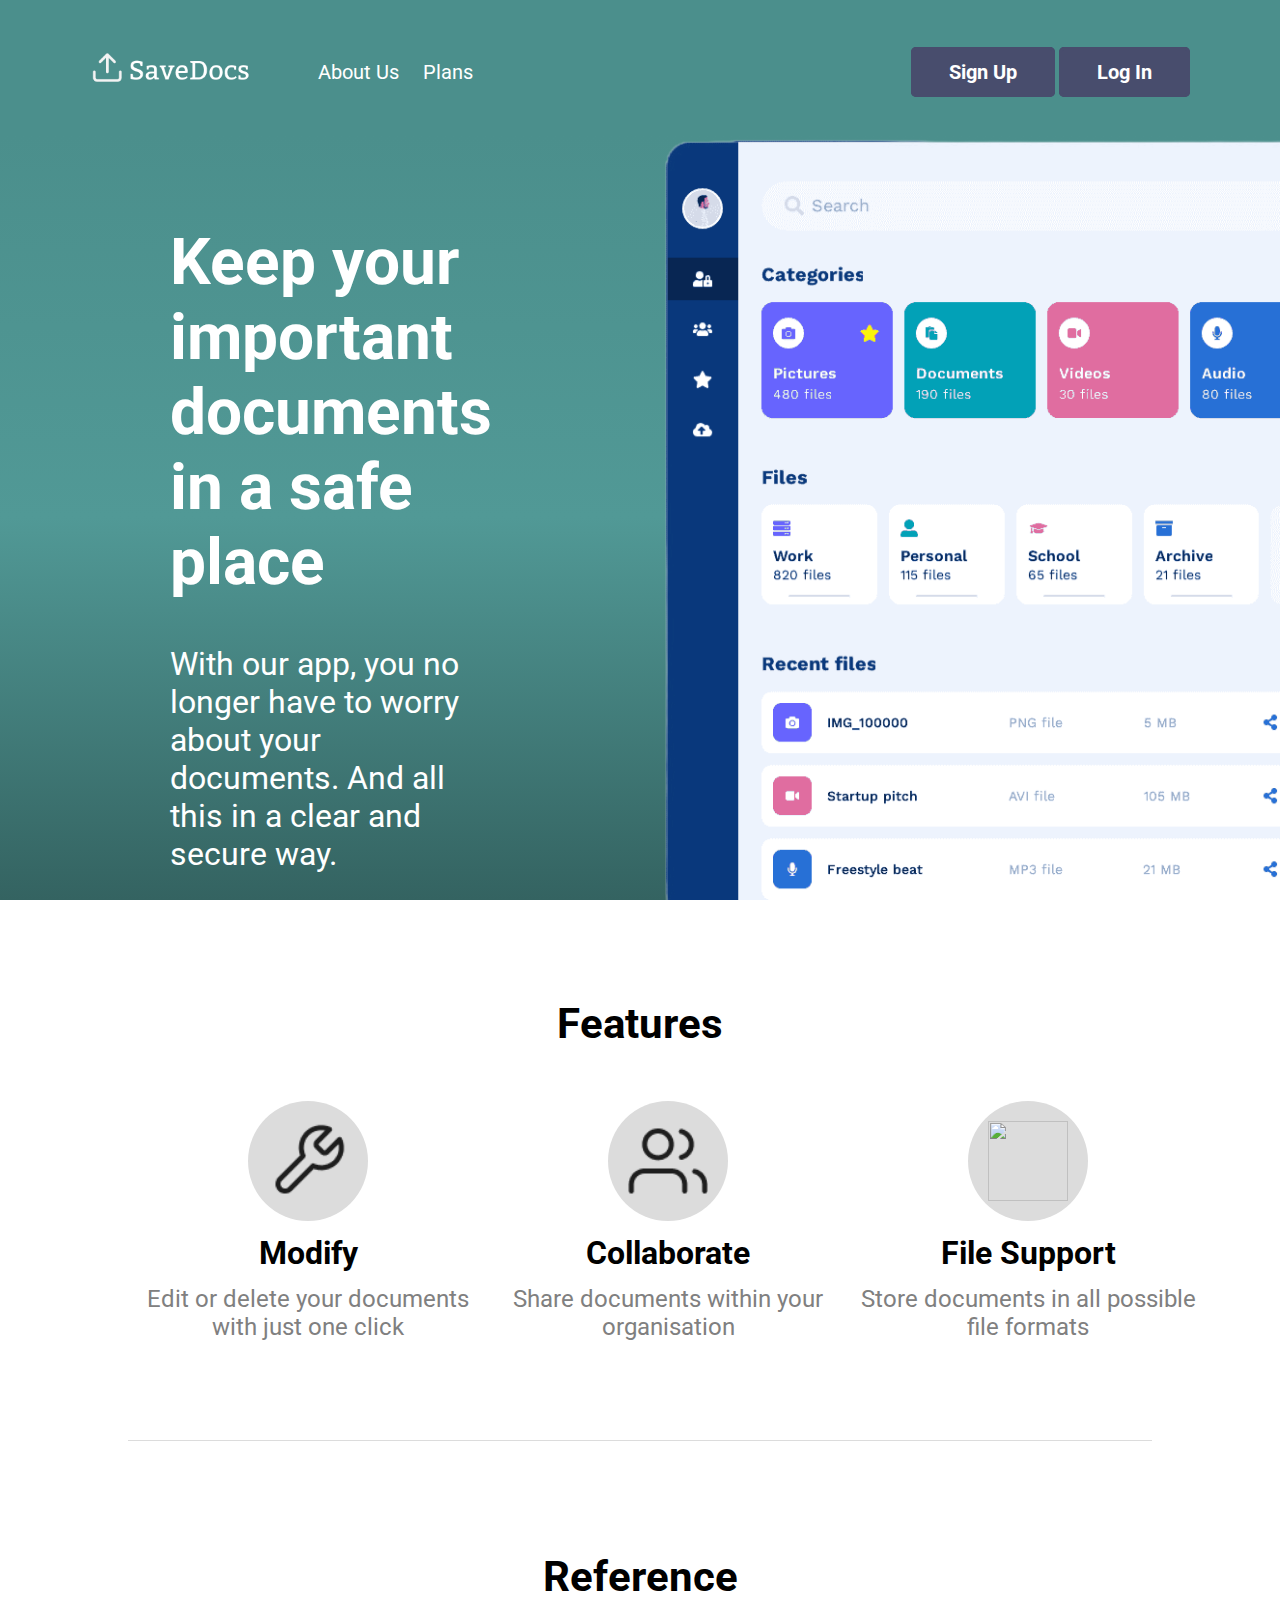
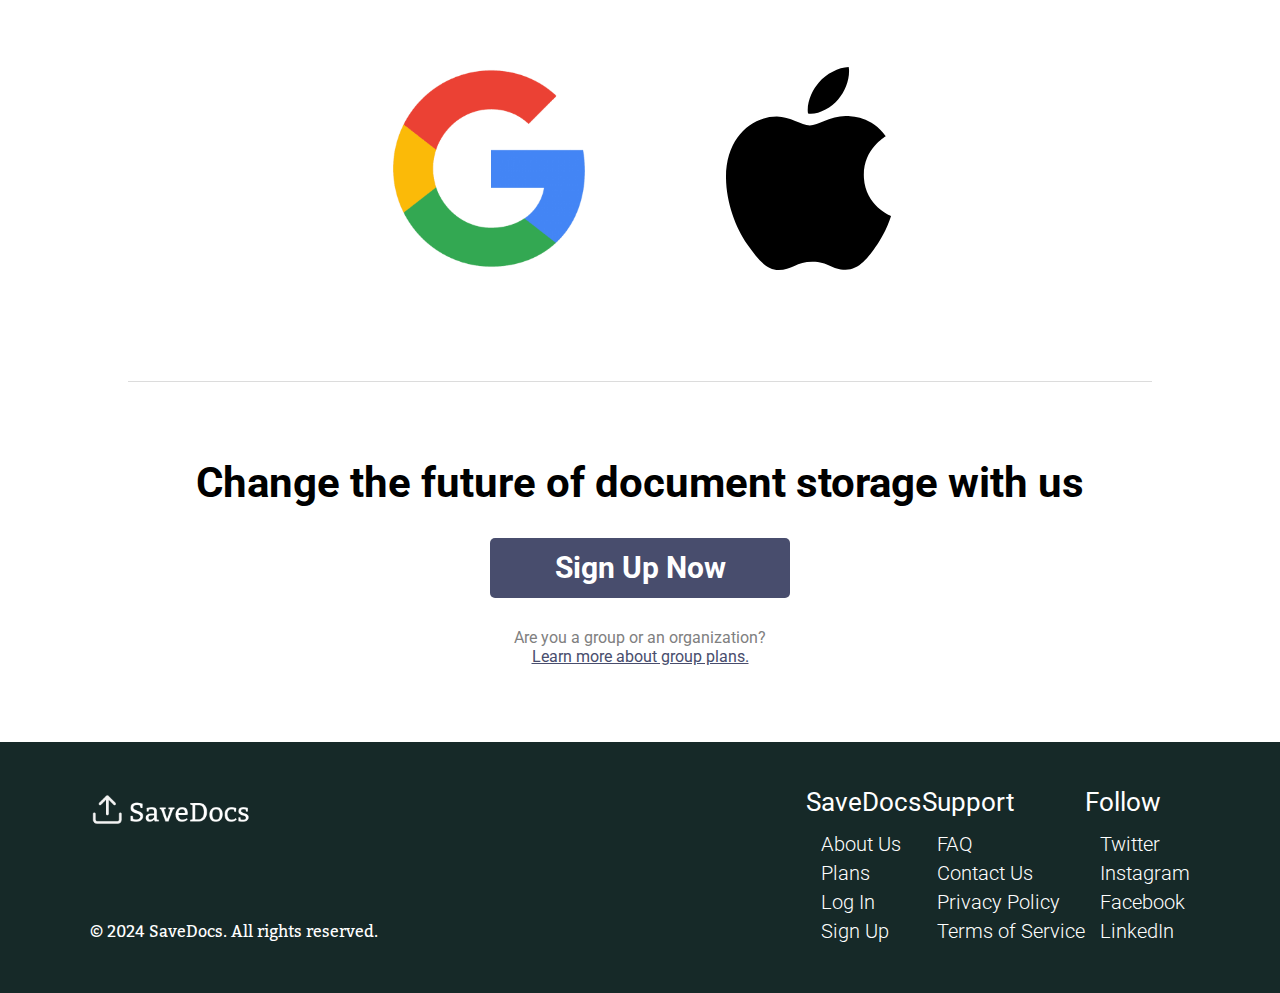
==== index.html @ f073b8a3 "[HTML, CSS] Home - Updated HTML, CSS + Added styles to <footer>" ====
<!DOCTYPE html>
<html lang="en">
<head>
    <meta charset="UTF-8">
    <meta http-equiv="X-UA-Compatible" content="IE=edge">
    <meta name="viewport" content="width=device-width, initial-scale=1.0">
    
    <title>SaveDocs</title>
    <link rel="icon" href="img/favicon-light.png" type="image/x-icon" media="(prefers-color-scheme: light)">
    <link rel="icon" href="img/favicon-dark.png" type="image/x-icon" media="(prefers-color-scheme: dark)">

    <link rel="preconnect" href="https://fonts.googleapis.com">
    <link rel="preconnect" href="https://fonts.gstatic.com" crossorigin>
    <link href="https://fonts.googleapis.com/css2?family=Kadwa&family=Roboto:ital,wght@0,100;0,300;0,400;0,500;0,700;0,900;1,100;1,300;1,400;1,500;1,700;1,900&display=swap" rel="stylesheet">

    <link rel="stylesheet" href="styles.css"/>
    
    <meta name="author" content="Petr Lukas">
    <meta name="application-name" content="SaveDocs">
    <meta name="description" content="SaveDocs is a platform for secure online document storage. With us you can be sure that your files are protected.">
    <meta name="keywords" content="SaveDocs, document storage, data security, online storage, file backup">
    
    <meta property="og:title" content="SaveDocs - Secure document storage">
    <meta property="og:description" content="SaveDocs is a platform for secure online document storage. With us you can be sure that your files are protected.">
    <meta property="og:image" content="https://www.savedocs.cz/images/share-image.jpg">
    <meta property="og:url" content="https://www.savedocs.cz">
    <meta property="og:type" content="website">
</head>
<body>
    <header>
        <div class="container">
            <div class="container-left">
                <a class="logo" href="index.html">
                    <img src="img/Logo.png"/>
                </a>
                <nav>
                    <a href="html/about.html">About Us</a>
                    <a href="html/plans.html">Plans</a>
                </nav>
            </div>
            <div class="bttns">
                <a class="btn">Sign Up</a>
                <a class="btn">Log In</a>
            </div>
        </div>
    </header>
    <main>
        <div>
            <h1>Keep your important documents in a safe place</h1>
            <p>With our app, you no longer have to worry about your documents. And all this in a clear and secure way.</p>
            <a class="btn">Sign Up Now</a>
        </div>
        <img src="img/app.png"/>
    </main>
    <section id="features">
        <h2>Features</h2>
        <div class="feat-container">
            <div>
                <div class="circle">
                    <img src="img/Tool.png"/>
                </div>
                <h3>Modify</h3>
                <p>Edit or delete your documents with just one click</p>
            </div>
            <div>
                <div class="circle">
                    <img src="img/Users.png"/>
                </div>
                <h3>Collaborate</h3>
                <p>Share documents within your organisation</p>
            </div>
            <div>
                <div class="circle">
                    <img src="img/File.png"/>
                </div>
                <h3>File Support</h3>
                <p>Store documents in all possible file formats</p>
            </div>
        </div>
    </section>
    <hr>
    <section id="reference">
        <h2>Reference</h2>
        <div>
            <img src="img/google_logo.png"/>
            <img id="apple" src="img/apple_logo.svg"/>
        </div>
    </section>
    <hr>
    <section id="last">
        <h2>Change the future of document storage with us</h2>
        <a class="btn">Sign Up Now</a>
        <p>Are you a group or an organization?<br>
            <a href="">Learn more about group plans.</a>
        </p>
    </section>
    <footer>
        <div class="container-left">
            <img src="img/Logo.png"/>
            <span>&copy; 2024 SaveDocs. All rights reserved.</span>
        </div>
        <div class="link-container">
            <div>
                <span>SaveDocs</span>
                <ul>
                    <li>
                        <a href="html/about.html">About Us</a>
                    </li>
                    <li>
                        <a href="html/plans.html">Plans</a>
                    </li>
                    <li>
                        <a href="html/login.html">Log In</a>
                    </li>
                    <li>
                        <a href="html/register.html">Sign Up</a>
                    </li>
                </ul>
            </div>
            <div>
                <span>Support</span>
                <ul>
                    <li>
                        <a href="">FAQ</a>
                    </li>
                    <li>
                        <a href="">Contact Us</a>
                    </li>
                    <li>
                        <a href="">Privacy Policy</a>
                    </li>
                    <li>
                        <a href="">Terms of Service</a>
                    </li>
                </ul>
            </div>
            <div>
                <span>Follow</span>
                <ul>
                    <li>
                        <a href="">Twitter</a>
                    </li>
                    <li>
                        <a href="">Instagram</a>
                    </li>
                    <li>
                        <a href="">Facebook</a>
                    </li>
                    <li>
                        <a href="">LinkedIn</a>
                    </li>
                </ul>
            </div>
        </div>
    </footer>
</body>
</html>
---- styles.css ----
:root {
    --green: #4B8F8C;
    --blue: #484D6D;
    --left: 7vw;
    --top: 5vh;
}

* {
    margin: 0;
    padding: 0;
    box-sizing: border-box;
}

body {
    font-family: 'Roboto', 'Kadwa', sans-serif;
    overflow-x: hidden;
}

body::-webkit-scrollbar {
    display: none;
}

.btn {
    cursor: pointer;
    border: none;
    border-radius: 5px;
    text-wrap: nowrap;
}

.btn:hover {
    background-color: transparent;
    color: var(--blue);
    border: 3px solid var(--blue);
    transition: .1s;
}

h2 {
    font-size: 42px;
}

hr {
    margin: auto;
    width: 80%;
    border: 0;
    border-top: 1px solid gainsboro; 
}

/* Hlavička */

header {
    background-color: var(--green);
    padding: var(--top) var(--left);
    width: 100vw;
    height: 15vh;
}

header .container {
    display: flex;
    justify-content: space-between;
    align-items: center;
}

header .logo {
    display: inline-block;
    line-height: 0;
}

header .logo img {
    width: 10em;
}

header .container-left {
    display: flex;
    flex-direction: row;
    align-items: center;
}

header nav {
    padding-left: 3em;
}

header nav a {
    text-decoration: none;
    color: white;
    font-size: 20px;
    padding-left: 20px;
}

header nav a:hover {
    opacity: 0.8;
}

header .btn {
    font-weight: bold;
    font-size: 20px;
    background-color: var(--blue);
    color: white;
    padding: 10px 35px;
    border: 3px solid var(--blue);
}

/* Hlavní sekce */

main {
    display: flex;
    justify-content: space-around;
    overflow: hidden;
    width: 100vw;
    height: 85vh;
    color: white;
    background: linear-gradient(var(--green), #519996, #346361);
}

main div {
    margin: var(--top) var(--left);
    padding: var(--top) 5em;
}

main div h1 {
    font-size: 64px;
}

main div p {
    font-size: 32px;
}

main div h1, main div p {
    cursor: default;
    padding-bottom: var(--top);
}

main div .btn {
    display: inline-flex;
    background-color: var(--blue);
    color: white;
    width: 100%;
    height: 2em;
    justify-content: center;
    align-items: center;
    font-size: 30px;
    font-weight: bold;
}

main img {
    margin-right: var(--left);
}

/* Features */

#features {
    display: flex;
    flex-direction: column;
    align-items: center;
    justify-content: space-evenly;
    height: 60vh;
    padding: var(--top) var(--left);
}

.feat-container {
    display: flex;
    justify-content: space-around;
    width: 80vw;
}

.feat-container div {
    display: flex;
    flex-direction: column;
    align-items: center;
    justify-content: space-between;
    height: 15em;
}

.feat-container h3 {
    font-size: 32px;
}

.feat-container p {
    width: 15em;
    text-align: center;
    font-size: 24px;
    color: gray;
}

.circle {
    display: flex;
    justify-content: center !important;
    align-items: center !important;
    height: 7.5em !important;
    width: 7.5em !important;
    background-color: gainsboro;
    border-radius: 50%;
}

.circle img {
    width: 5em;
    height: 5em;
}

/* Reference */

#reference {
    display: flex;
    flex-direction: column;
    align-items: center;
    justify-content: space-evenly;
    height: 60vh;
    padding: var(--top) var(--left);
}

#reference div {
    display: flex;
    justify-content: space-around;
    width: 50vw;
}

#reference img {
    width: 200px;
}

#reference #apple {
    width: 165px;
}

/* Last section */

#last {
    display: flex;
    flex-direction: column;
    align-items: center;
    justify-content: space-evenly;
    height: 40vh;
    padding: var(--top) var(--left);
}

#last .btn {
    display: inline-flex;
    background-color: var(--blue);
    color: white;
    width: 10em;
    height: 2em;
    justify-content: center;
    align-items: center;
    font-size: 30px;
    font-weight: bold;
}

#last .btn:hover {
    background-color: transparent;
    color: var(--blue);
    border: 3px solid var(--blue);
    transition: .1s;
}

#last p {
    color: gray;
    text-align: center;
}

#last p a {
    color: var(--blue);
}

/* Patička */
footer {
    display: flex;
    justify-content: space-between;
    padding: var(--top) var(--left);
    color: white;
    background-color: #162928;
}

footer .container-left {
    display: flex;
    flex-direction: column;
    justify-content: space-between;
}

footer img {
    width: 10em;
}

footer .container-left span {
    font-family: 'Kadwa';
}

.link-container {
    display: flex;
    justify-content: space-between;
    width: 30vw;
}

.link-container span {
    font-size: 26px;
}

footer ul {
    list-style: none;
    padding-left: 15px;
    padding-top: 15px;
}

footer li {
    padding-bottom: 5px;
}

footer a {
    color: white;
    font-size: 20px;
    font-weight: 300;
    text-decoration: none;
}
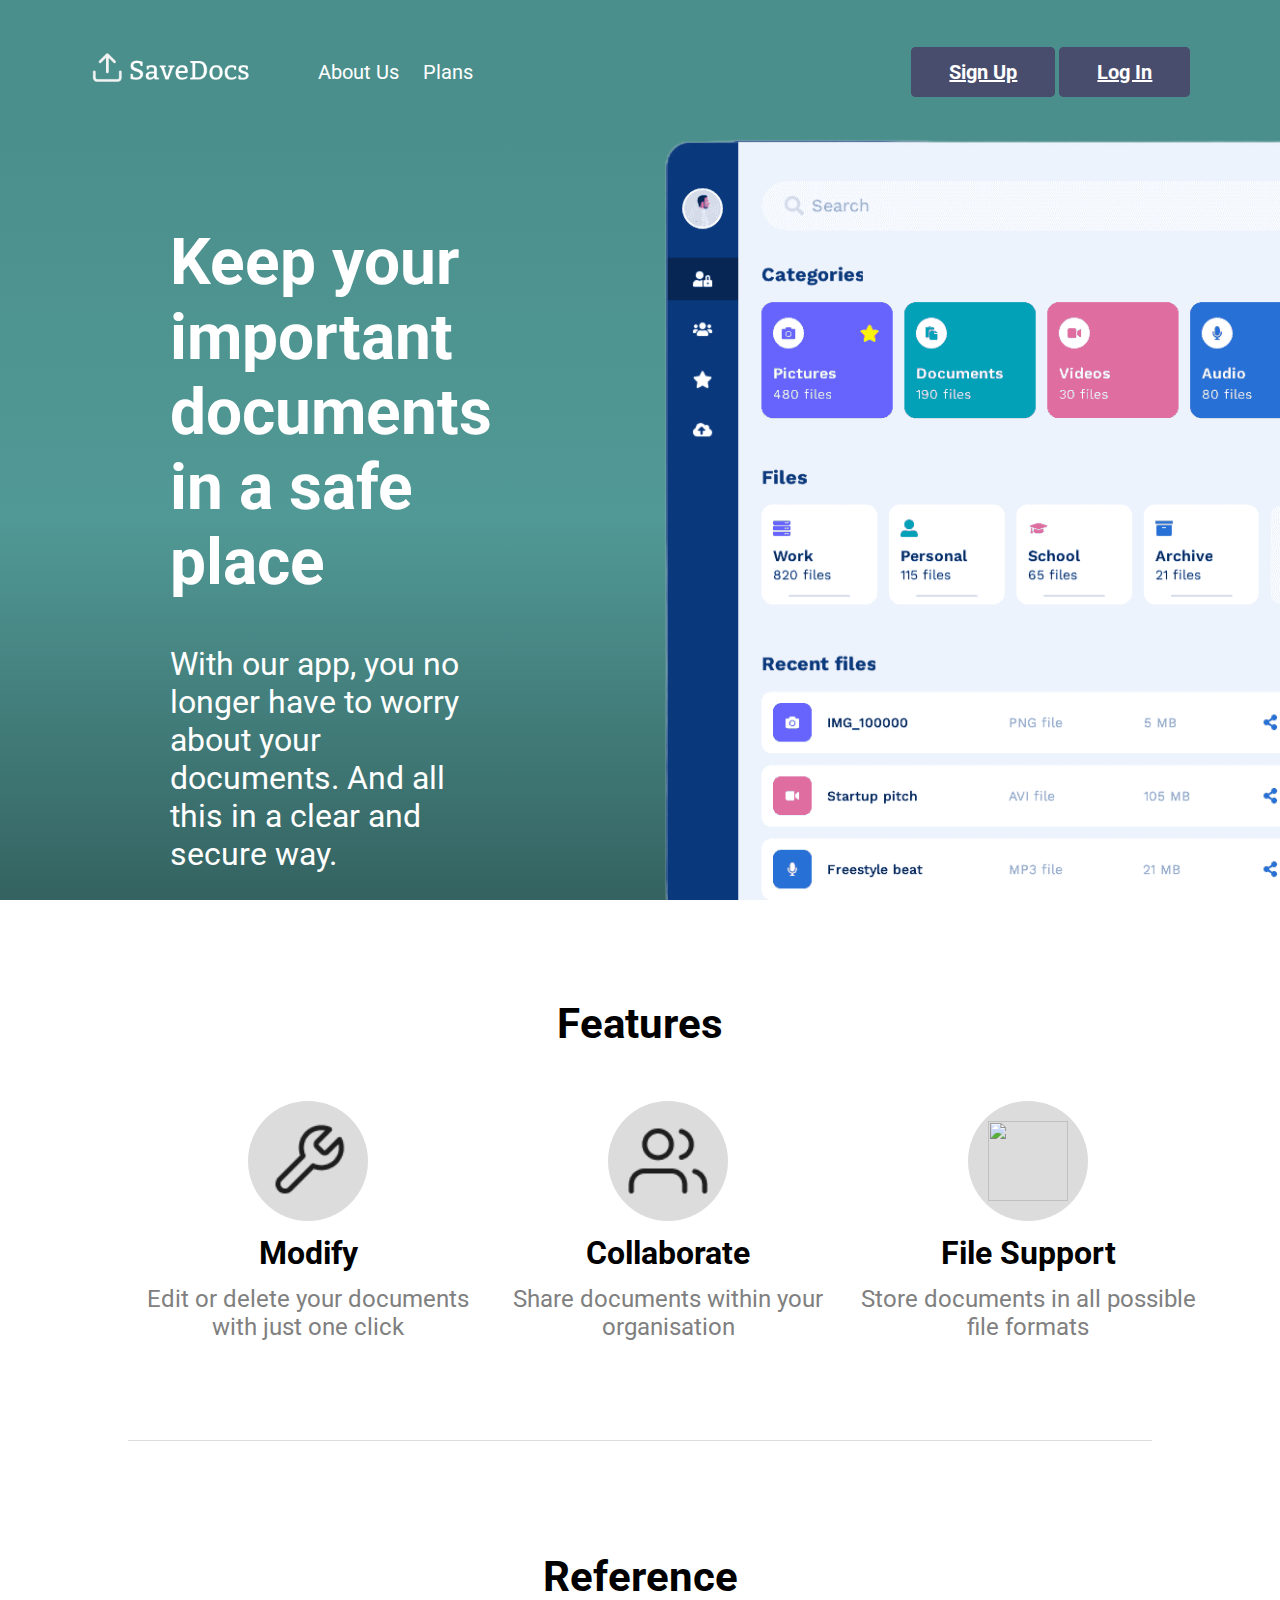
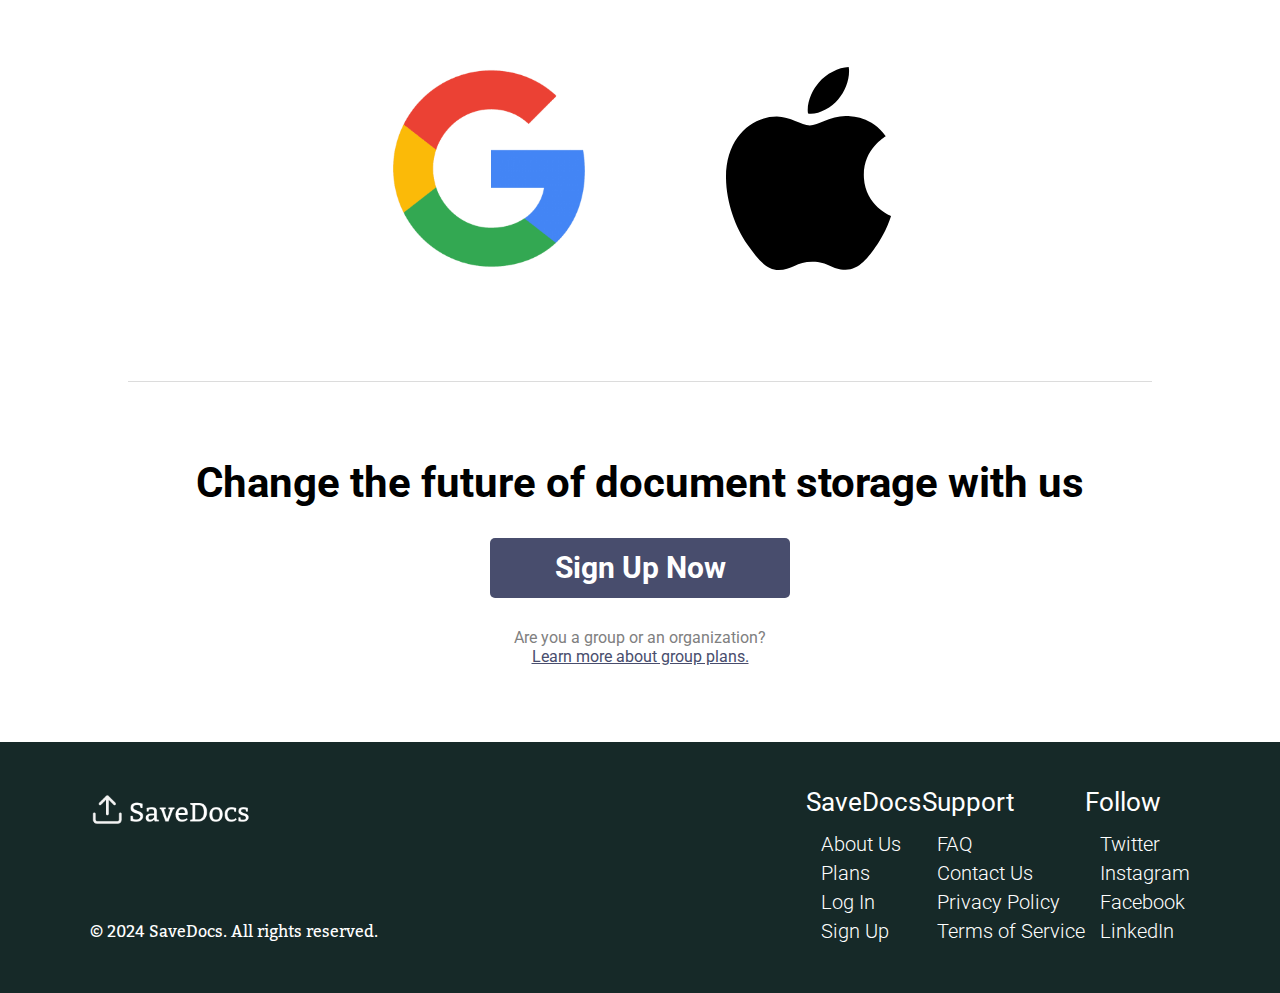
==== commit 3c5e90a6: "[HTML] Home, About Us - Added reference to buttons" ====
--- a/index.html
+++ b/index.html
@@ -39,8 +39,8 @@
                 </nav>
             </div>
             <div class="bttns">
-                <a class="btn">Sign Up</a>
-                <a class="btn">Log In</a>
+                <a class="btn" href="html/register.html">Sign Up</a>
+                <a class="btn" href="html/login.html">Log In</a>
             </div>
         </div>
     </header>
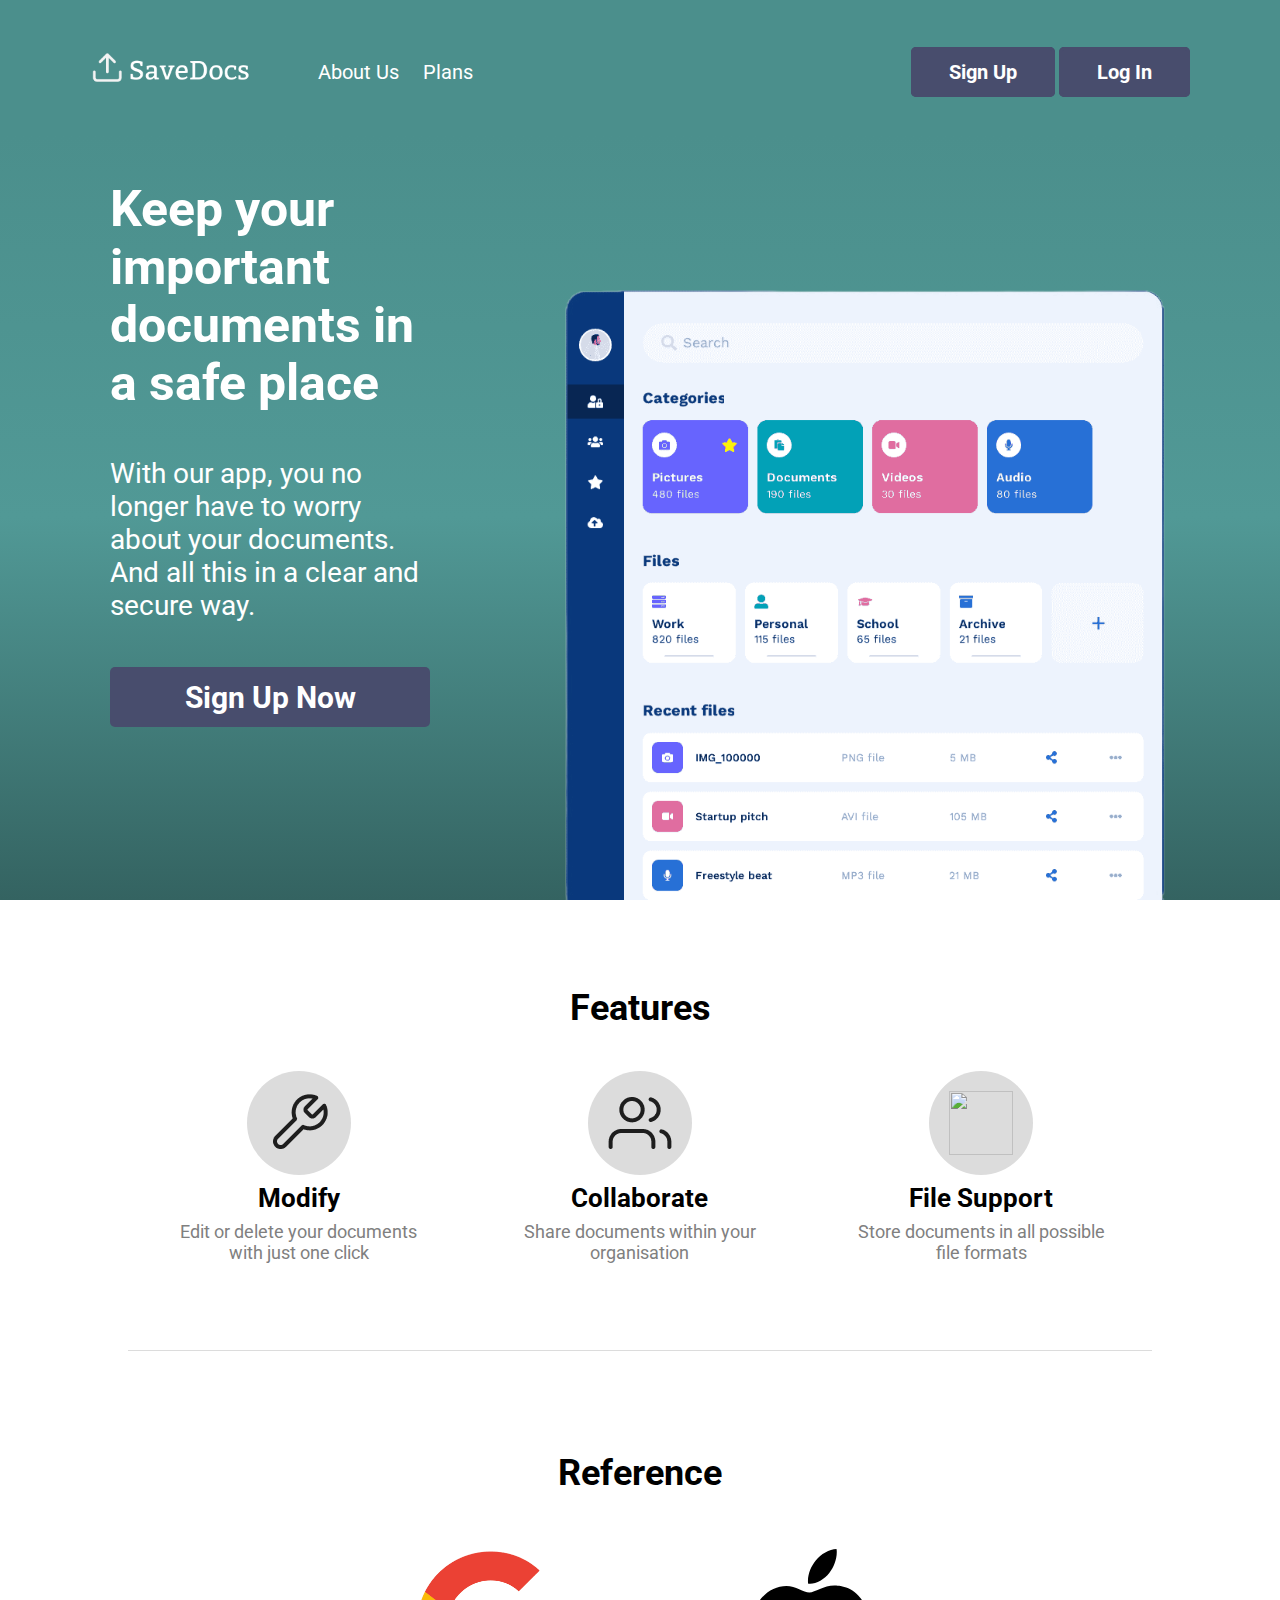
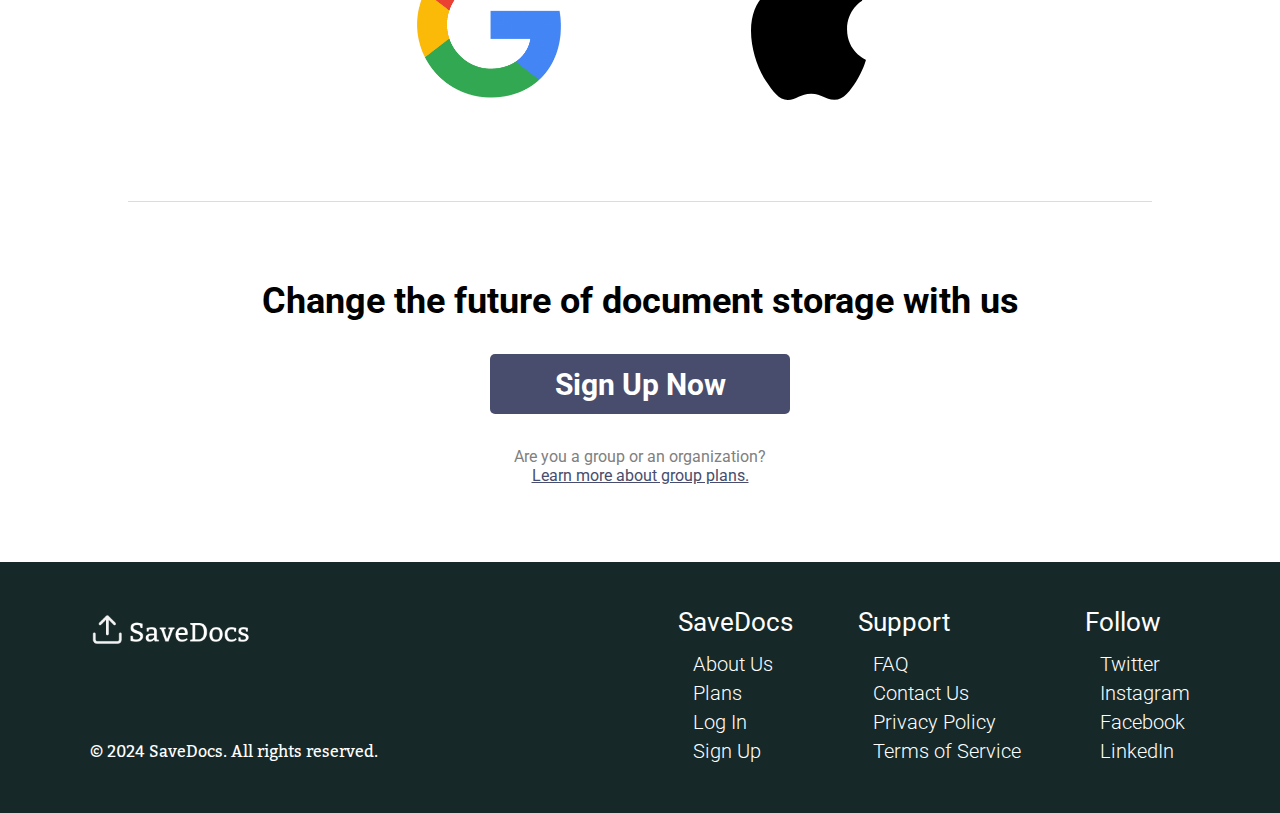
==== commit 79c7470d: "[HTML, CSS] Home - Added responsivity" ====
--- a/index.html
+++ b/index.html
@@ -25,6 +25,15 @@
     <meta property="og:image" content="https://www.savedocs.cz/images/share-image.jpg">
     <meta property="og:url" content="https://www.savedocs.cz">
     <meta property="og:type" content="website">
+    <script>
+        function open() {
+            document.getElementById("menu").style.width = "100%";
+        }
+
+        function close() {
+            document.getElementById("menu").style.width = "0";
+        }
+    </script>
 </head>
 <body>
     <header>
@@ -43,12 +52,25 @@
                 <a class="btn" href="html/login.html">Log In</a>
             </div>
         </div>
+        <div class="container-collapse">
+            <img src="img/Logo.png"/>
+            <button class="menu-toggle" onclick="document.getElementById('menu').style.width = '50%';">☰</button>
+        </div>
     </header>
+    <aside id="menu">
+        <button class="closebtn" onclick="document.getElementById('menu').style.width = '0';">×</button>
+        <ul>
+            <li><a href="html/about.html">About Us</a></li>
+            <li><a href="html/plans.html">Plans</a></li>
+            <li><a href="html/login.html">Log In</a></li>
+            <li><a href="html/register.html">Sign Up</a></li>
+        </ul>
+    </aside>
     <main>
         <div>
             <h1>Keep your important documents in a safe place</h1>
             <p>With our app, you no longer have to worry about your documents. And all this in a clear and secure way.</p>
-            <a class="btn">Sign Up Now</a>
+            <a class="btn" href="html/register.html">Sign Up Now</a>
         </div>
         <img src="img/app.png"/>
     </main>
--- a/styles.css
+++ b/styles.css
@@ -25,6 +25,7 @@
     border: none;
     border-radius: 5px;
     text-wrap: nowrap;
+    text-decoration: none;
 }
 
 .btn:hover {
@@ -36,6 +37,7 @@
 
 h2 {
     font-size: 42px;
+    text-align: center;
 }
 
 hr {
@@ -65,7 +67,8 @@
     line-height: 0;
 }
 
-header .logo img {
+header .logo img,
+header .container-collapse img {
     width: 10em;
 }
 
@@ -99,6 +102,53 @@
     border: 3px solid var(--blue);
 }
 
+header .container-collapse {
+    display: none;
+}
+
+header .menu-toggle {
+    color: white;
+    background: none;
+    border: none;
+    font-size: 45px;
+    cursor: pointer;
+}
+
+/* Boční menu */
+
+aside {
+    width: 0;
+    position: fixed;
+    z-index: 1;
+    height: 100%;
+    top: 0;
+    left: 0;
+    background-color: rgba(0, 0, 0, .8);
+    overflow-x: hidden;
+    transition: 0.5s;
+    padding-top: 60px;
+}
+
+aside a {
+    padding: 8px 8px 8px 32px;
+    text-decoration: none;
+    font-size: 25px;
+    display: block;
+    transition: 0.3s;
+    color: white;
+    text-wrap: nowrap;
+}
+
+aside .closebtn {
+    position: absolute;
+    top: 0;
+    right: 25px;
+    font-size: 64px;
+    background: none;
+    border: none;
+    color: white;
+}
+
 /* Hlavní sekce */
 
 main {
@@ -112,8 +162,9 @@
 }
 
 main div {
+    width: 25vw;
+    height: 70vh;
     margin: var(--top) var(--left);
-    padding: var(--top) 5em;
 }
 
 main div h1 {
@@ -142,6 +193,8 @@
 }
 
 main img {
+    align-self: flex-end;
+    width: 43em;
     margin-right: var(--left);
 }
 
@@ -308,4 +361,195 @@
     font-size: 20px;
     font-weight: 300;
     text-decoration: none;
+}
+
+@media screen and (max-width: 1562px) {
+    main div h1 {
+        font-size: 50px;
+    }
+
+    main div p {
+        font-size: 28px;
+    }
+}
+
+@media screen and (max-width: 1423px) {
+    
+    main img {
+        width: 38em;
+    }
+    
+    h2 {
+        font-size: 36px;
+    }
+
+    .feat-container div {
+        height: 12em;
+    }
+    
+    .feat-container h3 {
+        font-size: 26px;
+    }
+    
+    .feat-container p {
+        width: 15em;
+        text-align: center;
+        font-size: 18px;
+        color: gray;
+    }
+    
+    .circle {
+        height: 6.5em !important;
+        width: 6.5em !important;
+    }
+    
+    .circle img {
+        width: 4em;
+        height: 4em;
+    }
+
+    #reference img {
+        width: 150px;
+    }
+    
+    #reference #apple {
+        width: 115px;
+    }
+
+    #features, #reference {
+        height: 50vh;
+    }
+
+    footer .link-container {
+        width: 40vw;
+    }
+
+}
+
+@media screen and (max-width: 1147px) {
+    
+    main {
+        flex-direction: column;
+        align-items: center;
+        justify-content: space-evenly;
+    }
+
+    main div {
+        width: 65vw;
+        height: auto;
+        text-align: center;
+    }
+
+    main img {
+        align-self: center;
+        margin-right: 0;
+        width: 65vw;
+    }
+
+}
+
+@media screen and (max-width: 1020px) {
+    
+    #features {
+        height: auto;
+    }
+    
+    #features .feat-container {
+        flex-direction: column;
+        gap: 2em;
+        width: auto;
+        padding: var(--top);
+    }
+
+    footer .container-left {
+        width: 40vw;
+    }
+
+    footer .container-left img {
+        width: 7em;
+    }
+
+    footer .container-left span {
+        font-size: 12px;
+    }
+    
+    footer .link-container {
+        width: 50vw;
+    }
+
+    footer .link-container span {
+        font-size: 20px;
+    }
+
+    footer .link-container a {
+        font-size: 16px;
+    }
+
+}
+
+@media screen and (max-width: 830px) {
+
+    header .container{
+        display: none;
+    }
+
+    header .container-collapse {
+        display: flex;
+        justify-content: space-between;
+        align-items: center;
+    }
+
+}
+
+@media screen and (max-width: 675px) {
+    
+    main div h1 {
+        font-size: 36px;
+    }
+
+    main div p {
+        font-size: 20px;
+    }
+
+    h2 {
+        font-size: 30px;
+    }
+    
+    #reference {
+        height: auto;
+    }
+    
+    #reference div {
+        flex-direction: column;
+        justify-content: space-around;
+        align-items: center;
+        gap: 5em;
+        padding: var(--top);
+    }
+    
+    footer {
+        flex-direction: column-reverse;
+        justify-content: space-between;
+        align-items: center;
+        text-align: center;
+        height: 40vh;
+    }
+
+    footer .link-container {
+        width: 70vw;
+    }
+
+    footer .link-container ul {
+        padding-left: 0;
+    }
+
+    footer .container-left {
+        width: 70vw;
+    }
+
+    footer .container-left img {
+        width: 10em;
+        align-self: center;
+    }
+
 }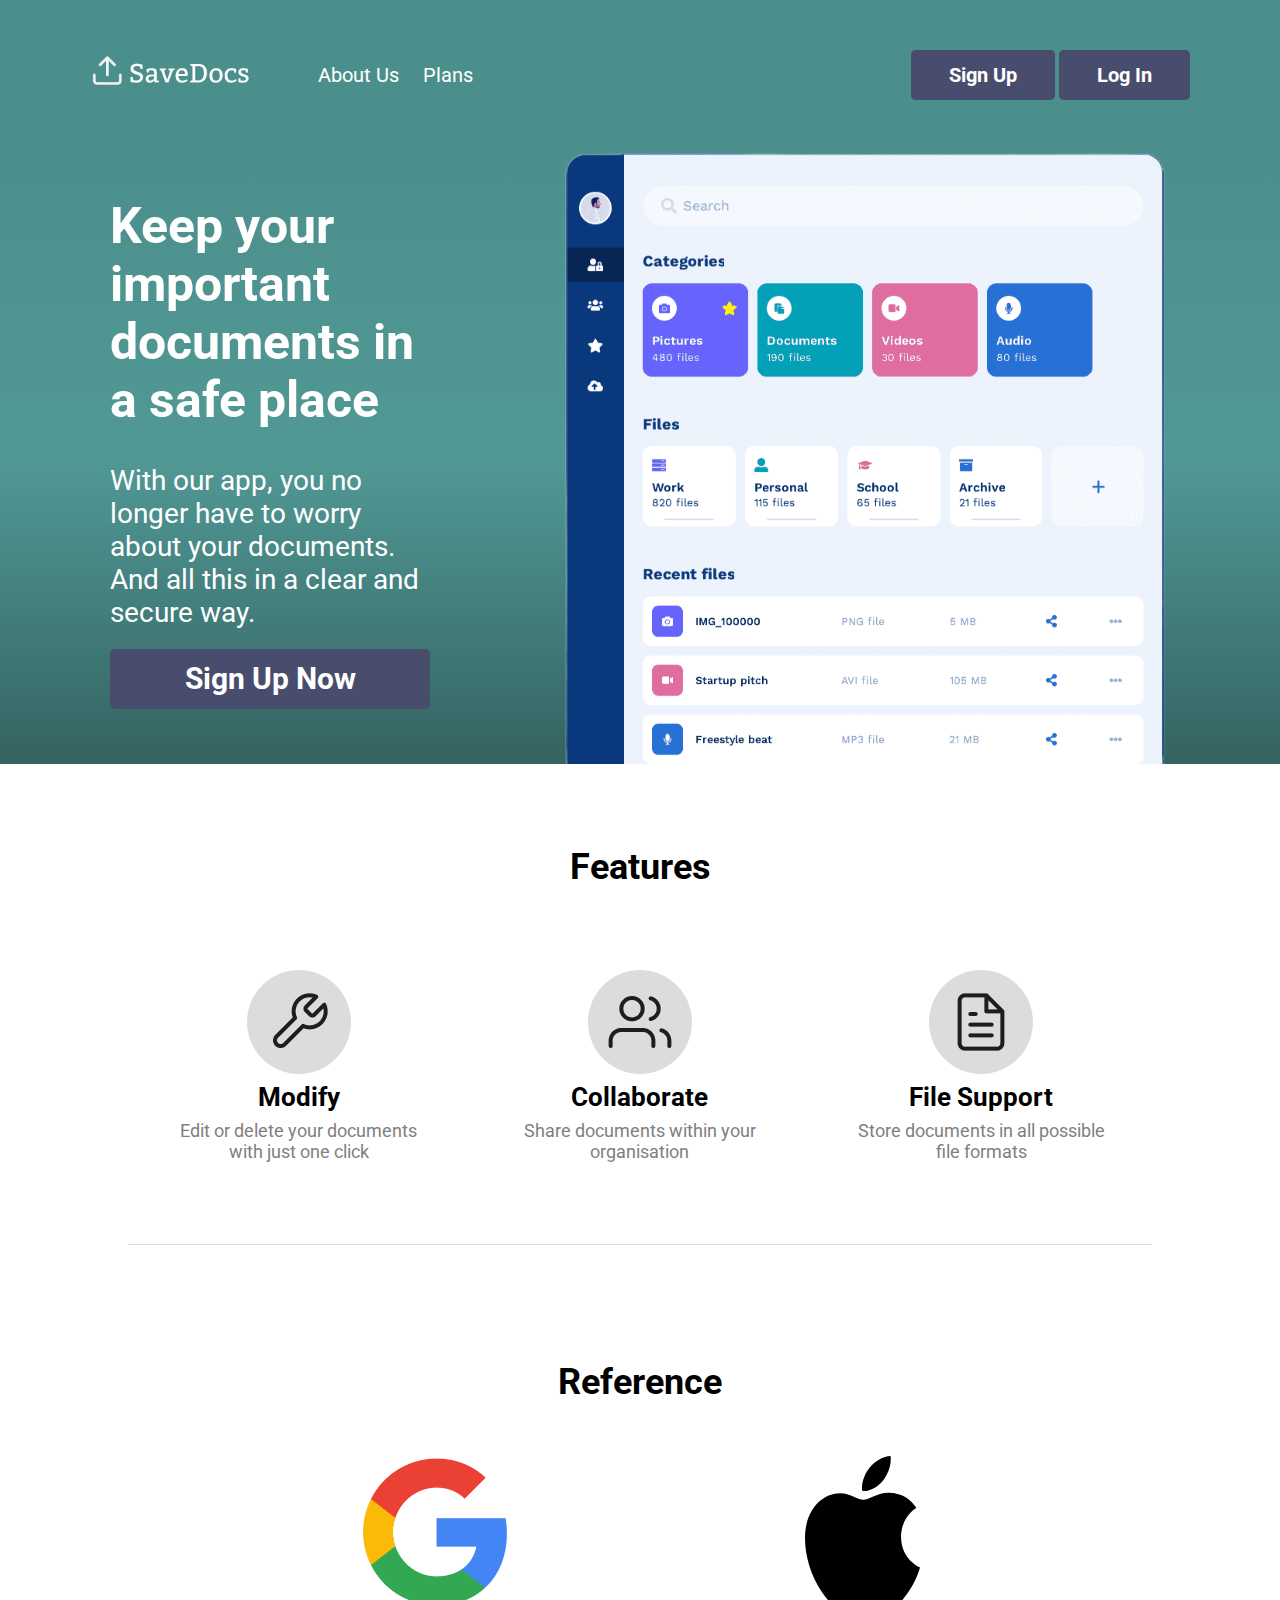
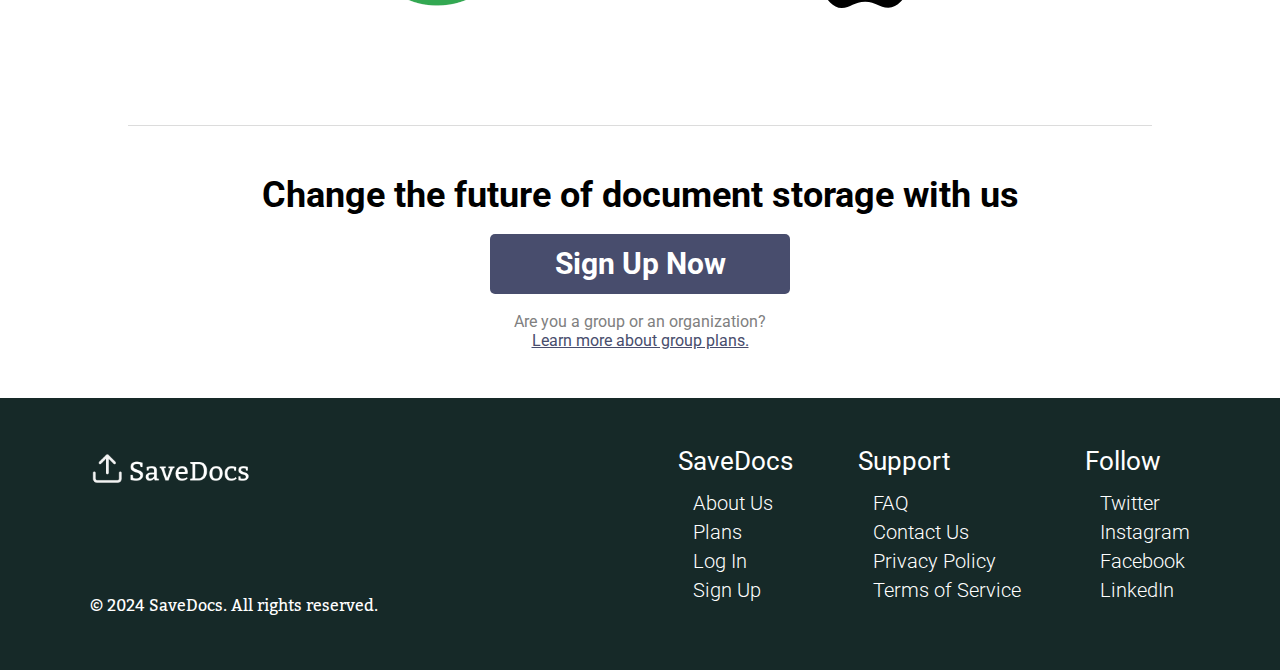
==== commit 66eeb20a: "[HTML] HOTFIX - Fixed disappeared file.png" ====
--- a/index.html
+++ b/index.html
@@ -25,15 +25,6 @@
     <meta property="og:image" content="https://www.savedocs.cz/images/share-image.jpg">
     <meta property="og:url" content="https://www.savedocs.cz">
     <meta property="og:type" content="website">
-    <script>
-        function open() {
-            document.getElementById("menu").style.width = "100%";
-        }
-
-        function close() {
-            document.getElementById("menu").style.width = "0";
-        }
-    </script>
 </head>
 <body>
     <header>
@@ -53,7 +44,9 @@
             </div>
         </div>
         <div class="container-collapse">
-            <img src="img/Logo.png"/>
+            <a class="logo" href="../index.html">
+                <img src="img/Logo.png"/>
+            </a>
             <button class="menu-toggle" onclick="document.getElementById('menu').style.width = '50%';">☰</button>
         </div>
     </header>
@@ -93,7 +86,7 @@
             </div>
             <div>
                 <div class="circle">
-                    <img src="img/File.png"/>
+                    <img src="img/file.png"/>
                 </div>
                 <h3>File Support</h3>
                 <p>Store documents in all possible file formats</p>
--- a/styles.css
+++ b/styles.css
@@ -11,7 +11,7 @@
     box-sizing: border-box;
 }
 
-body {
+html, body {
     font-family: 'Roboto', 'Kadwa', sans-serif;
     overflow-x: hidden;
 }
@@ -51,9 +51,8 @@
 
 header {
     background-color: var(--green);
-    padding: var(--top) var(--left);
+    padding: 3em var(--left);
     width: 100vw;
-    height: 15vh;
 }
 
 header .container {
@@ -156,15 +155,13 @@
     justify-content: space-around;
     overflow: hidden;
     width: 100vw;
-    height: 85vh;
     color: white;
     background: linear-gradient(var(--green), #519996, #346361);
 }
 
 main div {
     width: 25vw;
-    height: 70vh;
-    margin: var(--top) var(--left);
+    margin: 3em var(--left);
 }
 
 main div h1 {
@@ -177,7 +174,7 @@
 
 main div h1, main div p {
     cursor: default;
-    padding-bottom: var(--top);
+    padding-bottom: .7em;
 }
 
 main div .btn {
@@ -205,8 +202,8 @@
     flex-direction: column;
     align-items: center;
     justify-content: space-evenly;
-    height: 60vh;
-    padding: var(--top) var(--left);
+    gap: 3em;
+    padding: 3em var(--left);
 }
 
 .feat-container {
@@ -256,14 +253,14 @@
     flex-direction: column;
     align-items: center;
     justify-content: space-evenly;
-    height: 60vh;
-    padding: var(--top) var(--left);
+    gap: 3em;
+    padding: 7em var(--left);
 }
 
 #reference div {
     display: flex;
-    justify-content: space-around;
-    width: 50vw;
+    justify-content: space-between;
+    width: 35em;
 }
 
 #reference img {
@@ -280,9 +277,9 @@
     display: flex;
     flex-direction: column;
     align-items: center;
-    justify-content: space-evenly;
-    height: 40vh;
-    padding: var(--top) var(--left);
+    justify-content: space-between;
+    height: 17em;
+    padding: 3em var(--left);
 }
 
 #last .btn {
@@ -317,7 +314,8 @@
 footer {
     display: flex;
     justify-content: space-between;
-    padding: var(--top) var(--left);
+    height: 17em;
+    padding: 3em var(--left);
     color: white;
     background-color: #162928;
 }
@@ -417,7 +415,7 @@
     }
 
     #features, #reference {
-        height: 50vh;
+        height: 30em;
     }
 
     footer .link-container {
@@ -458,7 +456,10 @@
         flex-direction: column;
         gap: 2em;
         width: auto;
-        padding: var(--top);
+    }
+
+    #last {
+        height: 17em;
     }
 
     footer .container-left {
@@ -516,7 +517,7 @@
     }
     
     #reference {
-        height: auto;
+        height: 45em;
     }
     
     #reference div {
@@ -524,7 +525,7 @@
         justify-content: space-around;
         align-items: center;
         gap: 5em;
-        padding: var(--top);
+        padding: 3em;
     }
     
     footer {
@@ -532,7 +533,7 @@
         justify-content: space-between;
         align-items: center;
         text-align: center;
-        height: 40vh;
+        height: 22em;
     }
 
     footer .link-container {
@@ -552,4 +553,24 @@
         align-self: center;
     }
 
+}
+
+@media screen and (max-width: 405px) {
+    
+    #last {
+        height: 20em;
+    }
+    
+    footer .link-container {
+        width: 80vw;
+    }
+
+    footer .link-container span {
+        font-size: 18px;
+    }
+
+    footer .link-container a {
+        font-size: 14px;
+    }
+
 }